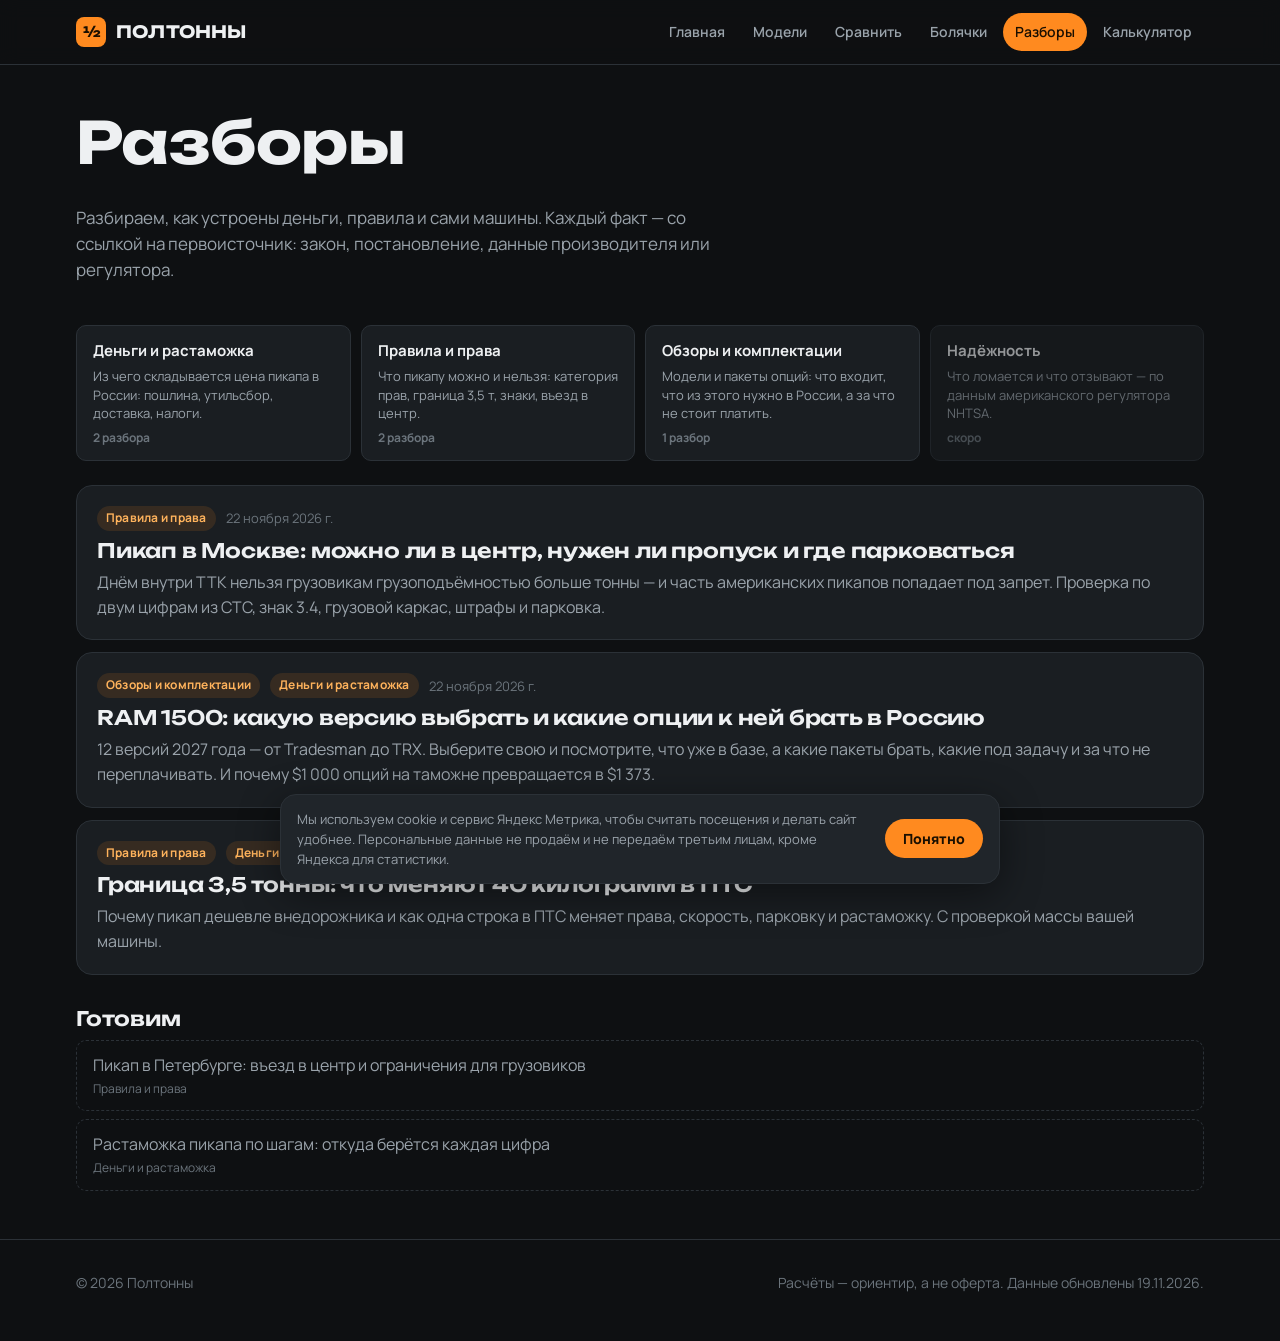
==== articles.html @ 09b2b29a "Разбор пакетов RAM 1500: сначала выбор версии, потом опции по группам 12 версий 2027 года с ценами R" ====
<!doctype html>
<html lang="ru">
<head>
  <meta charset="utf-8">
  <meta name="viewport" content="width=device-width, initial-scale=1">
  <title>Разборы — Полтонны</title>
  <meta name="description" content="Разборы об американских пикапах в России: растаможка и деньги, правила и права, обзоры моделей и комплектаций, надёжность. Каждый факт — с источником.">
  <link rel="icon" href="assets/brand/favicon.ico" sizes="any">
  <link rel="icon" type="image/png" sizes="32x32" href="assets/brand/favicon-32.png">
  <link rel="apple-touch-icon" href="assets/brand/apple-touch-icon.png">
  <meta name="theme-color" content="#0e1012">
  <meta property="og:type" content="website">
  <meta property="og:site_name" content="Полтонны">
  <meta property="og:locale" content="ru_RU">
  <meta property="og:title" content="Разборы — Полтонны">
  <meta property="og:description" content="Разборы об американских пикапах в России: растаможка и деньги, правила и права, обзоры моделей и комплектаций, надёжность. Каждый факт — с источником.">
  <meta property="og:url" content="https://poltonny.ru/articles.html">
  <meta property="og:image" content="https://poltonny.ru/assets/brand/og-image.jpg">
  <meta property="og:image:width" content="1200">
  <meta property="og:image:height" content="630">
  <meta name="twitter:card" content="summary_large_image">
  <link rel="preconnect" href="https://fonts.googleapis.com">
  <link rel="preconnect" href="https://fonts.gstatic.com" crossorigin>
  <link href="https://fonts.googleapis.com/css2?family=Manrope:wght@400;500;600;700;800&family=Unbounded:wght@500;600;700&display=swap" rel="stylesheet">
  <link rel="stylesheet" href="assets/css/style.css?v=20261122d">
</head>
<body>
  <header class="site-header">
    <div class="wrap">
      <a class="logo" href="index.html" aria-label="Полтонны — на главную"><span class="logo-mark" aria-hidden="true">½</span><span class="logo-text">Полтонны</span></a>
      <nav class="nav" id="site-nav" aria-label="Разделы">
        <a href="index.html">Главная</a>
        <a href="models.html">Модели</a>
        <a href="compare.html">Сравнить</a>
        <a href="issues.html">Болячки</a>
        <a href="articles.html" class="active" aria-current="page">Разборы</a>
        <a href="calculator.html">Калькулятор</a>
      </nav>
      <a class="nav-cta" href="calculator.html">Калькулятор</a>
      <button class="nav-toggle" type="button" aria-expanded="false" aria-controls="site-nav">Меню</button>
    </div>
  </header>

  <main class="wrap">
    <div class="page-head">
      <h1>Разборы</h1>
      <p>Разбираем, как устроены деньги, правила и сами машины. Каждый факт — со ссылкой на первоисточник: закон, постановление, данные производителя или регулятора.</p>
    </div>

    <div class="rubrics" id="rubrics" role="group" aria-label="Рубрики"></div>
    <div class="article-list" id="article-list"></div>

    <section class="planned" id="planned" hidden>
      <h2>Готовим</h2>
      <ul id="planned-list"></ul>
    </section>
  </main>

  <footer class="site-footer">
    <div class="wrap">
      <span>© 2026 Полтонны</span>
      <span>Расчёты — ориентир, а не оферта. Данные обновлены 19.11.2026.</span>
    </div>
  </footer>

  <script src="assets/js/analytics.js?v=20261122d"></script>
  <script src="assets/js/rules.js?v=20261122d"></script>
  <script src="assets/js/models.js?v=20261122d"></script>
  <script src="assets/js/articles.js?v=20261122d"></script>
  <script src="assets/js/app.js?v=20261122d"></script>
</body>
</html>
---- assets/css/style.css ----
/* ---------- Токены ---------- */
:root {
  --bg: #0e1012;
  --bg-2: #14171a;
  --card: #1a1e22;
  --card-2: #20252a;
  --line: #2b3137;
  --text: #eef0f2;
  --muted: #9aa3ab;
  --dim: #6b747c;
  --accent: #ff8a1f;
  --accent-2: #ffb35c;
  --accent-ink: #1a0f00;
  --ok: #4cc38a;
  --warn: #ffcc4d;
  --danger: #ff6b5b;

  /* цвета статей расходов */
  --c-car: #5b8def;
  --c-delivery: #7c6cf0;
  --c-duty: #ff8a1f;
  --c-vat: #ffb35c;
  --c-fee: #c9a46b;
  --c-util: #ff6b5b;
  --c-other: #6b747c;

  --radius: 16px;
  --radius-sm: 10px;
  --maxw: 1160px;
  --font-head: "Unbounded", "Arial Black", system-ui, sans-serif;
  --font-body: "Manrope", system-ui, -apple-system, "Segoe UI", sans-serif;
}

* { box-sizing: border-box; }
html { -webkit-text-size-adjust: 100%; }
body {
  margin: 0;
  background: var(--bg);
  color: var(--text);
  font-family: var(--font-body);
  font-size: 16px;
  line-height: 1.55;
  -webkit-font-smoothing: antialiased;
}
img { max-width: 100%; display: block; }
a { color: var(--accent-2); text-decoration: none; }
a:hover { text-decoration: underline; }
h1, h2, h3 { font-family: var(--font-head); line-height: 1.15; margin: 0 0 .5em; letter-spacing: -0.01em; }
h1 { font-size: clamp(30px, 5.2vw, 58px); font-weight: 700; }
h2 { font-size: clamp(22px, 3vw, 34px); font-weight: 600; }
h3 { font-size: 18px; font-weight: 600; }
p { margin: 0 0 1em; }

.wrap { max-width: var(--maxw); margin: 0 auto; padding: 0 16px; }
.muted { color: var(--muted); }
.dim { color: var(--dim); }
.accent { color: var(--accent); }

/* ---------- Шапка ---------- */
.site-header {
  position: sticky; top: 0; z-index: 20;
  background: rgba(14, 16, 18, .86);
  backdrop-filter: blur(10px);
  border-bottom: 1px solid var(--line);
}
.site-header .wrap { display: flex; align-items: center; gap: 24px; height: 64px; }
.logo { font-family: var(--font-head); font-weight: 700; font-size: 17px; color: var(--text); white-space: nowrap; display: inline-flex; align-items: center; gap: 10px; text-transform: uppercase; letter-spacing: .01em; }
.logo-mark {
  display: inline-grid; place-items: center; flex-shrink: 0;
  width: 30px; height: 30px; border-radius: 8px; background: var(--accent); color: var(--accent-ink);
  font-family: var(--font-head); font-weight: 700; font-size: 15px; letter-spacing: -1px; text-transform: none; padding-bottom: 1px;
}
.name-note { display: flex; align-items: center; gap: 12px; margin: 20px 0 0; color: var(--muted); font-size: 14px; }
.name-note .logo-mark { width: 26px; height: 26px; font-size: 13px; }
.logo:hover { text-decoration: none; }
.nav { display: flex; gap: 4px; margin-left: auto; overflow-x: auto; scrollbar-width: none; }
.nav::-webkit-scrollbar { display: none; }
.nav a {
  color: var(--muted); padding: 8px 12px; border-radius: 999px; font-weight: 600; font-size: 14px; white-space: nowrap;
}
.nav a:hover { color: var(--text); background: var(--card); text-decoration: none; }
.nav a.active { color: var(--accent-ink); background: var(--accent); }
[hidden] { display: none !important; }

/* Мобильная шапка: логотип · «Калькулятор» · «Меню» (выпадающий список разделов) */
.nav-cta, .nav-toggle { display: none; }
@media (max-width: 820px) {
  .site-header .wrap { gap: 10px; }
  .nav {
    display: none; position: absolute; top: 64px; left: 0; right: 0;
    flex-direction: column; gap: 2px; margin: 0; padding: 8px 16px 16px; overflow: visible;
    background: var(--bg); border-bottom: 1px solid var(--line); box-shadow: 0 16px 32px rgba(0, 0, 0, .45);
  }
  .site-header.open .nav { display: flex; }
  .nav a { padding: 13px 14px; font-size: 16px; border-radius: var(--radius-sm); }
  .nav-cta {
    display: inline-flex; margin-left: auto; padding: 9px 16px; border-radius: 999px;
    background: var(--accent); color: var(--accent-ink); font-weight: 800; font-size: 14px; white-space: nowrap;
  }
  .nav-cta:hover { text-decoration: none; }
  .nav-toggle {
    display: inline-flex; align-items: center; gap: 8px; padding: 8px 14px; border-radius: 999px;
    background: var(--card); color: var(--text); border: 1px solid var(--line);
    font: 700 14px var(--font-body); cursor: pointer; white-space: nowrap;
  }
  .nav-toggle::before { content: "☰"; font-size: 15px; line-height: 1; }
  .site-header.open .nav-toggle::before { content: "✕"; }
}

/* Калькулятор: поля, заданные выбранным мотором */
input[readonly] { color: var(--muted); background: var(--card-2); border-style: dashed; cursor: not-allowed; }
input[readonly]:focus { outline: none; border-color: var(--line); }
.seg input:disabled + label { cursor: not-allowed; opacity: .45; }
.seg input:disabled:checked + label { opacity: .75; }
.lock-hint { color: var(--dim); font-size: 12px; margin: -6px 0 18px; }

/* Разборы */
.rubrics { display: grid; grid-template-columns: repeat(auto-fill, minmax(220px, 1fr)); gap: 10px; margin: 8px 0 24px; }
.rubric {
  text-align: left; display: grid; gap: 6px; padding: 14px 16px; border-radius: var(--radius-sm);
  background: var(--card); border: 1px solid var(--line); color: var(--text); font-family: var(--font-body); cursor: pointer;
}
.rubric b { font-size: 15px; }
.rubric span { color: var(--muted); font-size: 13px; line-height: 1.45; }
.rubric small { color: var(--dim); font-size: 12px; font-weight: 700; }
.rubric:hover:not(:disabled) { border-color: var(--dim); }
.rubric[aria-pressed="true"] { border-color: var(--accent); box-shadow: inset 0 0 0 1px var(--accent); }
.rubric[aria-pressed="true"] small { color: var(--accent); }
.rubric:disabled { cursor: default; opacity: .6; }
.article-list { display: grid; gap: 12px; }
.article-card { display: grid; gap: 8px; padding: 20px; border-radius: var(--radius); background: var(--card); border: 1px solid var(--line); color: inherit; transition: border-color .15s ease; }
.article-card:hover { border-color: var(--accent); text-decoration: none; }
.article-card h3 { margin: 0; font-size: 20px; }
.article-card p { margin: 0; color: var(--muted); }
.article-card .meta { display: flex; flex-wrap: wrap; gap: 6px 10px; align-items: center; color: var(--dim); font-size: 13px; }
.planned { margin: 32px 0 8px; }
.planned h2 { font-size: 20px; }
.planned ul { margin: 0; padding: 0; list-style: none; display: grid; gap: 8px; }
.planned li { color: var(--muted); padding: 12px 16px; border: 1px dashed var(--line); border-radius: var(--radius-sm); }
.planned li small { display: block; color: var(--dim); font-size: 12px; margin-top: 2px; }
/* Разбор пакетов: карточки с вердиктом */
.pkg-list { display: grid; grid-template-columns: repeat(auto-fill, minmax(320px, 1fr)); gap: 12px; margin: 4px 0 28px; }
.pkg { background: var(--card); border: 1px solid var(--line); border-radius: var(--radius); padding: 18px; display: grid; gap: 8px; align-content: start; }
.pkg-head { display: flex; justify-content: space-between; align-items: flex-start; gap: 10px; }
.pkg-head h3 { margin: 0; font-size: 17px; line-height: 1.3; }
.pkg-head .badge { flex-shrink: 0; white-space: nowrap; }
.pkg p { margin: 0; color: var(--muted); font-size: 14.5px; line-height: 1.5; }
.pkg .pkg-where { color: var(--dim); font-size: 13px; font-weight: 600; }
.pkg .pkg-why { color: var(--text); }
.trim-picker { grid-template-columns: repeat(auto-fill, minmax(150px, 1fr)); margin-bottom: 18px; }
.trim-picker .rubric { padding: 12px 14px; gap: 2px; }
.trim-card { background: var(--card); border: 1px solid var(--line); border-radius: var(--radius); padding: 20px; margin-bottom: 22px; }
.trim-title { display: flex; justify-content: space-between; align-items: baseline; gap: 12px; flex-wrap: wrap; }
.trim-title h2 { margin: 0; }
.trim-title b { color: var(--accent); font-family: var(--font-head); font-size: 20px; }
.trim-who { color: var(--text); margin: 8px 0 14px; }
.trim-facts { display: grid; gap: 10px; margin: 0 0 16px; }
.trim-facts div { display: grid; grid-template-columns: 150px 1fr; gap: 12px; }
.trim-facts dt { color: var(--dim); font-size: 13px; font-weight: 700; }
.trim-facts dd { margin: 0; font-size: 14.5px; color: var(--muted); }
.trim-card h3 { font-size: 16px; margin: 0 0 6px; }
.trim-notes p { margin: 0; }
.trim-notes p + p { margin-top: 8px; }
.trim-notes a { color: inherit; }
.trim-group h3 { margin: 6px 0 2px; display: flex; align-items: center; gap: 8px; }
.trim-group h3 span { font-size: 12px; color: var(--dim); border: 1px solid var(--line); border-radius: 999px; padding: 1px 8px; }
.trim-group > p { margin: 0 0 10px; font-size: 14px; }
@media (max-width: 680px) {
  .trim-picker { grid-template-columns: 1fr 1fr; }
  .trim-facts div { grid-template-columns: 1fr; gap: 2px; }
  .trim-card { padding: 16px; }
}
.prose .facts .badge { margin-right: 4px; }
@media (max-width: 680px) {
  .pkg-list { grid-template-columns: 1fr; }
  .rubrics { grid-template-columns: 1fr 1fr; gap: 8px; margin-bottom: 18px; }
  .rubric { padding: 12px; gap: 4px; }
  .rubric b { font-size: 14px; line-height: 1.3; }
  .rubric span { display: none; }
  .article-card { padding: 16px; }
  .article-card h3 { font-size: 18px; }
}

/* ---------- Кнопки, бейджи ---------- */
.btn {
  display: inline-flex; align-items: center; gap: 8px;
  background: var(--accent); color: var(--accent-ink);
  font-weight: 800; padding: 14px 22px; border-radius: 999px; border: 0; cursor: pointer;
  font-family: var(--font-body); font-size: 16px;
  transition: transform .15s ease, background .15s ease;
}
.btn:hover { background: var(--accent-2); text-decoration: none; transform: translateY(-1px); }
.btn.ghost { background: transparent; color: var(--text); border: 1px solid var(--line); }
.btn.ghost:hover { background: var(--card); }
.badge {
  display: inline-block; font-size: 12px; font-weight: 700; letter-spacing: .02em;
  padding: 3px 9px; border-radius: 999px; background: var(--card-2); color: var(--muted);
}
.badge.soon { background: rgba(255, 138, 31, .12); color: var(--accent-2); }
.badge.check { background: rgba(255, 204, 77, .12); color: var(--warn); }
.badge.ok { background: rgba(76, 195, 138, .12); color: var(--ok); }
/* «проверить» — раскрывается по клику и объясняет, что именно сверяем */
details.chk { display: inline; }
details.chk[open] { display: block; margin-top: 4px; }
details.chk > summary { display: inline-block; list-style: none; cursor: pointer; }
details.chk > summary::-webkit-details-marker { display: none; }
details.chk > summary::after { content: " ▾"; }
details.chk[open] > summary::after { content: " ▴"; }
details.chk .chk-note { display: block; margin-top: 6px; font-size: 12.5px; line-height: 1.45; color: var(--muted); font-weight: 400; text-align: left; }
.age-table { width: 100%; border-collapse: collapse; font-size: 13.5px; margin-top: 8px; }
.age-table th, .age-table td { padding: 6px 8px; border-bottom: 1px solid var(--line, rgba(255,255,255,.08)); text-align: right; }
.age-table th:first-child, .age-table td:first-child { text-align: left; }
.age-table tr.cur td { color: var(--accent-2); font-weight: 700; }

/* ---------- Главная ---------- */
.hero { padding: 72px 0 48px; position: relative; overflow: hidden; }
.hero::before {
  content: ""; position: absolute; inset: -40% -20% auto auto; width: 720px; height: 720px;
  background: radial-gradient(circle, rgba(255, 138, 31, .18), transparent 60%);
  pointer-events: none;
}
.hero .eyebrow { color: var(--accent); font-weight: 800; letter-spacing: .08em; text-transform: uppercase; font-size: 13px; margin-bottom: 18px; }
.hero h1 { max-width: 15ch; }
.hero .lead { font-size: clamp(17px, 2vw, 20px); color: var(--muted); max-width: 58ch; margin: 18px 0 28px; }
.hero .actions { display: flex; flex-wrap: wrap; gap: 12px; }

.stats { display: grid; grid-template-columns: repeat(3, 1fr); gap: 12px; margin-top: 48px; }
.stat { background: var(--card); border: 1px solid var(--line); border-radius: var(--radius); padding: 18px; }
.stat b { display: block; font-family: var(--font-head); font-size: clamp(22px, 3vw, 30px); color: var(--text); margin-bottom: 4px; }
.stat span { color: var(--muted); font-size: 14px; }

section.block { padding: 56px 0; border-top: 1px solid var(--line); }
.section-head { display: flex; align-items: end; justify-content: space-between; gap: 16px; margin-bottom: 24px; flex-wrap: wrap; }
.section-head p { margin: 0; max-width: 60ch; }

.grid { display: grid; gap: 14px; }
.grid.cols-3 { grid-template-columns: repeat(3, 1fr); }
.grid.cols-2 { grid-template-columns: repeat(2, 1fr); }

.card {
  background: var(--card); border: 1px solid var(--line); border-radius: var(--radius); padding: 20px;
  display: flex; flex-direction: column; gap: 8px;
}
.card h3 { margin: 0; }
.card p { margin: 0; color: var(--muted); font-size: 15px; }
.card .top { display: flex; justify-content: space-between; align-items: center; gap: 8px; }
a.card { color: inherit; transition: border-color .15s ease, transform .15s ease; }
a.card:hover { border-color: var(--accent); text-decoration: none; transform: translateY(-2px); }
.card .num { font-family: var(--font-head); color: var(--accent); font-size: 14px; }

.teaser {
  background: linear-gradient(135deg, #1d1712, #14171a 60%);
  border: 1px solid #3a2a1a; border-radius: 22px; padding: clamp(22px, 4vw, 40px);
  display: grid; grid-template-columns: 1.2fr 1fr; gap: 28px; align-items: center;
}
.teaser .big { font-family: var(--font-head); font-size: clamp(30px, 5vw, 52px); color: var(--accent); line-height: 1; }
.teaser .vs { display: grid; gap: 10px; }
.teaser .vs div { background: rgba(0,0,0,.25); border: 1px solid var(--line); border-radius: var(--radius-sm); padding: 14px 16px; display: flex; justify-content: space-between; gap: 12px; }
.teaser .vs b { font-family: var(--font-head); }

/* ---------- Модели ---------- */
.models-grid { display: grid; grid-template-columns: repeat(2, 1fr); gap: 16px; }
.model-card { background: var(--card); border: 1px solid var(--line); border-radius: var(--radius); padding: 22px; display: flex; flex-direction: column; gap: 14px; }
.model-card .brand { color: var(--accent); font-weight: 800; letter-spacing: .06em; text-transform: uppercase; font-size: 13px; }
.model-card h3 { font-size: 24px; margin: 2px 0 0; }
.model-card .tagline { color: var(--muted); margin: 0; }
.specs { display: grid; grid-template-columns: repeat(2, 1fr); gap: 8px; }
.spec { background: var(--bg-2); border-radius: var(--radius-sm); padding: 10px 12px; }
.spec small { display: block; color: var(--dim); font-size: 12px; margin-bottom: 2px; }
.spec b { font-weight: 700; }
.engines { list-style: none; padding: 0; margin: 0; display: grid; gap: 6px; }
.engines li { display: flex; justify-content: space-between; gap: 12px; padding: 8px 0; border-bottom: 1px dashed var(--line); font-size: 15px; }
.engines li:last-child { border-bottom: 0; }
.engines .hp { font-weight: 800; white-space: nowrap; }
.engines .note { display: block; color: var(--dim); font-size: 12px; }
.model-card .foot { display: flex; gap: 10px; flex-wrap: wrap; margin-top: auto; }
.model-card .foot .btn { padding: 10px 16px; font-size: 14px; }

/* ---------- Калькулятор ---------- */
.calc { display: grid; grid-template-columns: minmax(0, 420px) minmax(0, 1fr); gap: 20px; align-items: start; margin-top: 8px; }
.panel { background: var(--card); border: 1px solid var(--line); border-radius: var(--radius); padding: 20px; }
.panel h2 { font-size: 20px; }
.field { display: grid; gap: 6px; margin-bottom: 14px; }
.field label { font-weight: 700; font-size: 14px; }
.field .hint { color: var(--dim); font-size: 12px; }
.field-row { display: grid; grid-template-columns: 1fr 1fr; gap: 10px; }
input, select {
  width: 100%; background: var(--bg-2); color: var(--text); border: 1px solid var(--line);
  border-radius: var(--radius-sm); padding: 12px; font-size: 16px; font-family: var(--font-body);
}
input:focus, select:focus { outline: 2px solid var(--accent); outline-offset: 1px; border-color: transparent; }
.seg { display: grid; grid-template-columns: repeat(4, 1fr); gap: 6px; position: relative; }
.seg.two { grid-template-columns: repeat(2, 1fr); }
.seg.three { grid-template-columns: repeat(3, 1fr); }
.seg.five { grid-template-columns: repeat(6, 1fr); }
.seg.five label { grid-column: span 2; }
.seg.five label:nth-of-type(n+4) { grid-column: span 3; }
.seg input { position: absolute; opacity: 0; pointer-events: none; width: 1px; height: 1px; margin: 0; padding: 0; }
.seg label {
  text-align: center; padding: 10px 6px; border-radius: var(--radius-sm); background: var(--bg-2);
  border: 1px solid var(--line); cursor: pointer; font-size: 13px; font-weight: 700; color: var(--muted);
}
.seg input:checked + label { background: var(--accent); color: var(--accent-ink); border-color: var(--accent); }
.seg input:focus-visible + label { outline: 2px solid var(--accent-2); outline-offset: 2px; }
.assume { font-size: 12px; color: var(--warn); }

.result-total { display: flex; flex-wrap: wrap; align-items: baseline; justify-content: space-between; gap: 8px 16px; }
.result-total .sum { font-family: var(--font-head); font-size: clamp(30px, 5vw, 46px); line-height: 1.05; }
.result-total .usd { color: var(--muted); }
.state-share { margin: 6px 0 18px; color: var(--muted); }
.state-share b { color: var(--accent); }

.bar { display: flex; height: 22px; border-radius: 999px; overflow: hidden; background: var(--bg-2); margin-bottom: 18px; }
.bar span { height: 100%; transition: width .3s ease; }

.rows { display: grid; gap: 2px; }
.row {
  display: grid; grid-template-columns: 14px 1fr auto; gap: 10px; align-items: start;
  padding: 11px 0; border-bottom: 1px solid var(--line);
}
.row:last-child { border-bottom: 0; }
.row .dot { width: 12px; height: 12px; border-radius: 4px; margin-top: 5px; }
.row .name { font-weight: 700; }
.row .name small { display: block; color: var(--dim); font-weight: 500; font-size: 13px; }
.row .val { font-weight: 800; white-space: nowrap; text-align: right; }
.row details { grid-column: 2 / 4; font-size: 13px; color: var(--muted); }
.row summary { cursor: pointer; color: var(--dim); list-style: none; display: inline-flex; align-items: center; gap: 6px; }
.row summary::-webkit-details-marker { display: none; }
.row details[open] summary { color: var(--muted); }
.row details p { margin: 6px 0; }
.row details ul { margin: 4px 0 0; padding-left: 18px; }

.alert { border-radius: var(--radius-sm); padding: 14px 16px; margin-top: 14px; font-size: 14px; border: 1px solid; }
.alert > b { display: block; margin-bottom: 4px; }
.alert.warn { background: rgba(255, 204, 77, .07); border-color: rgba(255, 204, 77, .35); color: #ffe2a0; }
.alert.danger { background: rgba(255, 107, 91, .08); border-color: rgba(255, 107, 91, .4); color: #ffc4bc; }
.alert.info { background: var(--bg-2); border-color: var(--line); color: var(--muted); }
.alert ul { margin: 6px 0 0; padding-left: 18px; }

/* ---------- Подвал ---------- */
.site-footer { border-top: 1px solid var(--line); padding: 32px 0 48px; margin-top: 48px; color: var(--dim); font-size: 14px; }
.site-footer .wrap { display: flex; justify-content: space-between; gap: 16px; flex-wrap: wrap; }

.page-head { padding: 44px 0 16px; }
.page-head p { color: var(--muted); max-width: 66ch; font-size: 17px; }

/* ---------- Болячки ---------- */
.chips { display: flex; gap: 8px; flex-wrap: wrap; margin-bottom: 16px; }
.chips button {
  background: var(--card); color: var(--muted); border: 1px solid var(--line); border-radius: 999px;
  padding: 10px 16px; font: 700 14px var(--font-body); cursor: pointer;
}
.chips button:hover { color: var(--text); border-color: var(--dim); }
.chips button[aria-selected="true"] { background: var(--accent); color: var(--accent-ink); border-color: var(--accent); }
.issues-stats { margin-top: 0; }
.comp-list { list-style: none; margin: 0; padding: 0; display: grid; gap: 12px; }
.comp-row { display: flex; justify-content: space-between; gap: 12px; font-size: 14px; margin-bottom: 5px; }
.comp-row b { white-space: nowrap; }
.comp-bar { height: 8px; background: var(--bg-2); border-radius: 999px; overflow: hidden; }
.comp-bar span { display: block; height: 100%; background: var(--accent); border-radius: 999px; }
.year-bars { display: flex; align-items: flex-end; gap: 12px; height: 200px; padding-top: 10px; }
.year-bar { flex: 1; display: flex; flex-direction: column; align-items: center; justify-content: flex-end; gap: 6px; height: 100%; }
.year-bar .b { width: 100%; max-width: 56px; background: var(--c-car); border-radius: 8px 8px 3px 3px; }
.year-bar .v { font-size: 13px; font-weight: 700; }
.year-bar .y { font-size: 13px; color: var(--dim); }
.recalls { list-style: none; margin: 0; padding: 0; display: grid; }
.recall { padding: 14px 0; border-bottom: 1px solid var(--line); }
.recall:last-child { border-bottom: 0; }
.recall-head { display: flex; flex-wrap: wrap; align-items: center; gap: 8px; margin-bottom: 4px; }
.recall p { margin: 0 0 6px; font-size: 14px; color: var(--muted); }
.recall-meta { font-size: 12px; color: var(--dim); }
.badge.danger { background: rgba(255, 107, 91, .14); color: var(--danger); }
.more summary { cursor: pointer; color: var(--accent-2); font-weight: 700; padding: 10px 0; }

/* ---------- Сравнения ---------- */
.compare-pick { display: grid; grid-template-columns: 1fr auto 1fr; gap: 14px; align-items: end; margin-bottom: 16px; }
.compare-pick .field { margin: 0; }
.vs-badge { font-family: var(--font-head); color: var(--accent); font-size: 20px; padding-bottom: 10px; }
.table-wrap { overflow-x: auto; border: 1px solid var(--line); border-radius: var(--radius); background: var(--card); }
table.cmp { width: 100%; border-collapse: collapse; min-width: 560px; font-size: 15px; }
table.cmp th, table.cmp td { padding: 13px 16px; text-align: left; vertical-align: top; border-bottom: 1px solid var(--line); }
table.cmp tbody tr:last-child th, table.cmp tbody tr:last-child td { border-bottom: 0; }
table.cmp thead th { font-family: var(--font-head); font-size: 17px; font-weight: 600; background: var(--card-2); }
table.cmp thead .brand { display: block; font-family: var(--font-body); color: var(--accent); font-size: 12px; font-weight: 800; letter-spacing: .06em; text-transform: uppercase; }
table.cmp tbody th { color: var(--muted); font-weight: 700; width: 28%; font-size: 14px; }
table.cmp small { color: var(--dim); font-size: 12px; font-weight: 500; }
table.cmp td.win { background: rgba(255, 138, 31, .08); box-shadow: inset 3px 0 0 var(--accent); font-weight: 700; }
table.cmp .neg { color: var(--danger); }
.points { margin: 0; padding-left: 20px; display: grid; gap: 10px; color: var(--muted); }
.points li::marker { color: var(--accent); }

/* ---------- Статья ---------- */
.article { max-width: 820px; }
.eyebrow-sm { color: var(--accent); font-weight: 800; letter-spacing: .06em; text-transform: uppercase; font-size: 12px; margin-bottom: 12px; }
.lead-sm { font-size: 18px; color: var(--muted); }
.prose { margin: 28px 0; }
.prose h2 { margin-top: 36px; }
.prose h3 { margin-top: 24px; }
.prose p { color: #cfd4d9; font-size: 17px; }
.facts { padding-left: 20px; display: grid; gap: 12px; color: #cfd4d9; font-size: 16px; margin: 0 0 16px; }
.facts li::marker { color: var(--accent); font-weight: 800; }
.mass-tool { margin: 28px 0; border-color: #3a2a1a; background: linear-gradient(160deg, #1d1712, var(--card) 55%); }
.mass-input { display: flex; align-items: center; gap: 16px; margin-top: 8px; }
.mass-input input[type=range] { flex: 1; accent-color: var(--accent); padding: 0; border: 0; background: none; height: 32px; }
.mass-num { display: flex; align-items: center; gap: 6px; font-weight: 700; }
.mass-num input { width: 110px; font-family: var(--font-head); font-size: 20px; text-align: right; }
.mass-scale { display: flex; justify-content: space-between; font-size: 12px; color: var(--dim); margin: 2px 126px 16px 0; position: relative; }
.mass-scale .mark { color: var(--accent); font-weight: 800; position: absolute; left: 47.6%; transform: translateX(-50%); }
.mass-verdict { border-radius: var(--radius-sm); padding: 14px 16px; margin-bottom: 14px; font-size: 15px; border: 1px solid; }
.mass-verdict.ok { background: rgba(76, 195, 138, .08); border-color: rgba(76, 195, 138, .35); }
.mass-verdict.warn { background: rgba(255, 204, 77, .07); border-color: rgba(255, 204, 77, .35); }
.mass-verdict.bad { background: rgba(255, 107, 91, .08); border-color: rgba(255, 107, 91, .4); }
.mass-items { list-style: none; margin: 0; padding: 0; display: grid; gap: 10px; }
.mi { display: grid; grid-template-columns: 28px 1fr; gap: 10px; align-items: start; font-size: 15px; }
.mi b { display: block; }
.mi span:not(.mi-icon) { display: block; color: var(--muted); font-size: 13px; margin-top: 2px; }
.mi-icon { width: 26px; height: 26px; border-radius: 50%; display: grid; place-items: center; font-weight: 800; font-size: 14px; }
.mi.ok .mi-icon { background: rgba(76, 195, 138, .16); color: var(--ok); }
.mi.bad .mi-icon { background: rgba(255, 107, 91, .16); color: var(--danger); }
.mi.check .mi-icon { background: rgba(255, 204, 77, .14); color: var(--warn); }
.mass-table { min-width: 0; }
.city-inputs { display: grid; grid-template-columns: 1fr 1fr; gap: 12px; margin: 8px 0 4px; }
.city-inputs .field > span { font-weight: 700; font-size: 14px; }
.city-inputs input { font-family: var(--font-head); font-size: 20px; }
@media (max-width: 520px) { .city-inputs { grid-template-columns: 1fr; gap: 0; } }

/* ---------- Калькулятор: владение и заявка ---------- */
.own { margin-top: 18px; padding-top: 16px; border-top: 1px solid var(--line); }
.own h3 { font-size: 16px; margin-bottom: 12px; }
.own-sub { margin: -6px 0 8px; color: var(--muted); font-size: 13px; font-weight: 700; }
.own-grid { display: grid; grid-template-columns: 1fr 1fr; gap: 10px; }
.own-card { background: var(--bg-2); border: 1px solid var(--line); border-radius: var(--radius-sm); padding: 12px 14px; display: grid; gap: 4px; }
.own-card.main { border-color: rgba(255, 138, 31, .5); }
.own-card b { font-family: var(--font-head); font-size: 22px; font-weight: 600; }
.own-card b span { font-family: var(--font-body); font-size: 13px; color: var(--muted); font-weight: 600; }
.own-card small { color: var(--dim); font-size: 12px; }
.own-save { margin: 12px 0 6px; font-size: 14px; color: var(--muted); }
.own-save b { color: var(--ok); }
.own details { font-size: 13px; color: var(--muted); }
.own summary { cursor: pointer; color: var(--dim); list-style: none; display: inline-flex; gap: 6px; align-items: center; }
.own summary::-webkit-details-marker { display: none; }
.lead {
  margin-top: 18px; display: flex; align-items: center; justify-content: space-between; gap: 16px;
  background: linear-gradient(135deg, rgba(255,138,31,.16), rgba(255,138,31,.04)); border: 1px solid rgba(255,138,31,.45);
  border-radius: var(--radius); padding: 16px 18px;
}
.lead h3 { margin: 0 0 4px; font-size: 17px; }
.lead p { margin: 0; color: var(--muted); font-size: 14px; }
.lead .btn { flex-shrink: 0; }
.lead.done { background: rgba(76, 195, 138, .08); border-color: rgba(76, 195, 138, .4); }

/* ---------- Плашка cookie ---------- */
.cookie-bar {
  position: fixed; left: 16px; right: 16px; bottom: 16px; z-index: 50;
  max-width: 720px; margin: 0 auto;
  display: flex; align-items: center; gap: 16px;
  background: var(--card-2); border: 1px solid var(--line); border-radius: var(--radius);
  padding: 14px 16px; box-shadow: 0 10px 40px rgba(0, 0, 0, .45);
}
.cookie-bar p { margin: 0; font-size: 13px; color: var(--muted); }
.cookie-bar .btn { padding: 10px 18px; font-size: 14px; flex-shrink: 0; }

/* ---------- Адаптив ---------- */
@media (max-width: 900px) {
  .calc { grid-template-columns: 1fr; }
  .teaser { grid-template-columns: 1fr; }
  .grid.cols-3 { grid-template-columns: 1fr 1fr; }
}
@media (max-width: 680px) {
  .logo { font-size: 14px; }
  .hero { padding: 44px 0 32px; }
  .stats { grid-template-columns: 1fr; }
  .grid.cols-3, .grid.cols-2, .models-grid { grid-template-columns: 1fr; }
  .seg:not(.five):not(.three) { grid-template-columns: 1fr 1fr; }
  section.block { padding: 40px 0; }
  .cookie-bar { flex-direction: column; align-items: stretch; text-align: left; }
  .compare-pick { grid-template-columns: 1fr; gap: 8px; }
  .own-grid { grid-template-columns: 1fr; }
  .lead { flex-direction: column; align-items: stretch; }
  table.cmp { min-width: 0; font-size: 13px; table-layout: fixed; }
  table.cmp th, table.cmp td { padding: 10px 8px; overflow-wrap: anywhere; }
  table.cmp thead th { font-size: 14px; }
  table.cmp tbody th { width: 30%; font-size: 12px; }
  table.cmp small { font-size: 11px; }
  .mass-scale { margin-right: 0; }
  .mass-input { flex-wrap: wrap; }
  .mass-input input[type=range] { flex-basis: 100%; }
  .prose p { font-size: 16px; }
  .vs-badge { text-align: center; padding: 0; }
}
@media (max-width: 420px) {
  .logo-text { display: none; }
}

/* Таблица «как возраст меняет платежи» */
.age-box { margin: 14px 0 4px; max-width: 100%; overflow-x: auto; }
.age-box > summary { cursor: pointer; font-weight: 700; font-size: 14px; color: var(--accent-2); }
@media (max-width: 520px) {
  .age-table { font-size: 12px; }
  .age-table th, .age-table td { padding: 5px 3px; }
}

/* Главная: «как посчитано» под сравнением пикап / легковой */
.teaser .vs details.vs-how { font-size: 13px; color: var(--muted); }
.teaser .vs details.vs-how > summary { cursor: pointer; font-weight: 700; color: var(--accent-2); }
.teaser .vs details.vs-how div { display: block; background: none; border: 0; padding: 6px 0 0; }
.teaser .vs details.vs-how p { margin: 0 0 8px; line-height: 1.5; }
.teaser .vs details.vs-how ul { margin: 0; padding-left: 18px; }
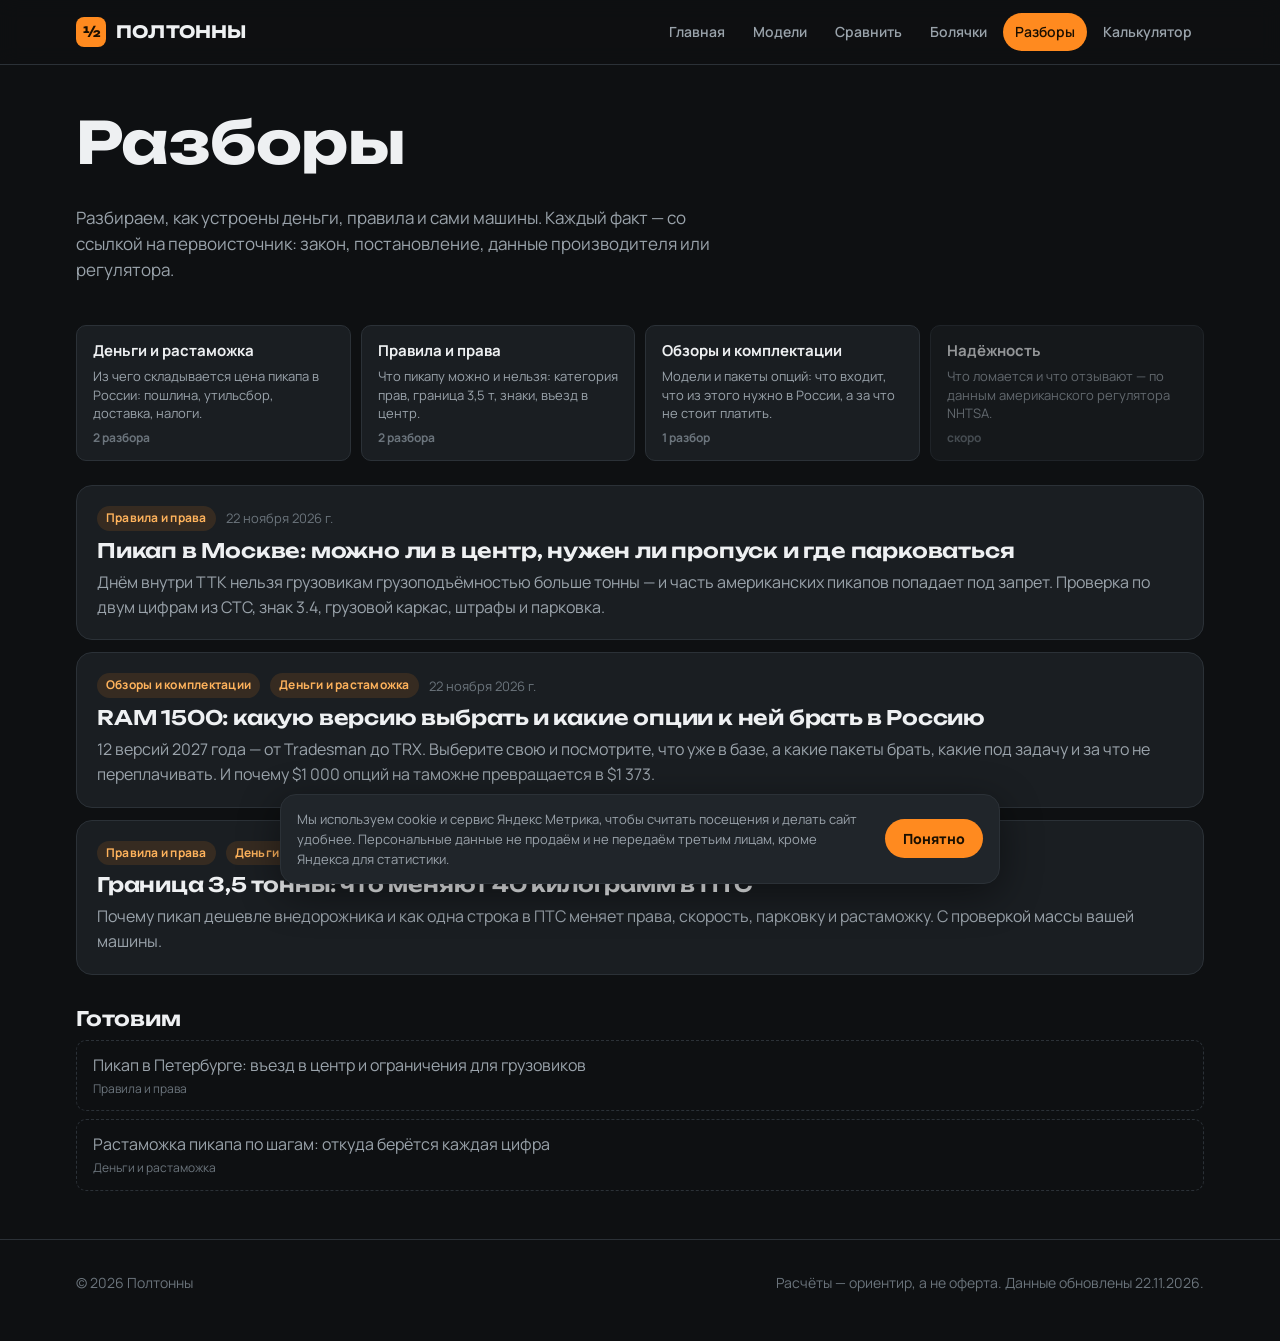
==== commit 33bb9a35: "Аудит данных: ставки по годам, первоисточники вместо пересказов Утильсбор и транспортный налог Москв" ====
--- a/articles.html
+++ b/articles.html
@@ -22,7 +22,7 @@
   <link rel="preconnect" href="https://fonts.googleapis.com">
   <link rel="preconnect" href="https://fonts.gstatic.com" crossorigin>
   <link href="https://fonts.googleapis.com/css2?family=Manrope:wght@400;500;600;700;800&family=Unbounded:wght@500;600;700&display=swap" rel="stylesheet">
-  <link rel="stylesheet" href="assets/css/style.css?v=20261122d">
+  <link rel="stylesheet" href="assets/css/style.css?v=20261122h">
 </head>
 <body>
   <header class="site-header">
@@ -59,14 +59,14 @@
   <footer class="site-footer">
     <div class="wrap">
       <span>© 2026 Полтонны</span>
-      <span>Расчёты — ориентир, а не оферта. Данные обновлены 19.11.2026.</span>
+      <span>Расчёты — ориентир, а не оферта. Данные обновлены 22.11.2026.</span>
     </div>
   </footer>
 
-  <script src="assets/js/analytics.js?v=20261122d"></script>
-  <script src="assets/js/rules.js?v=20261122d"></script>
-  <script src="assets/js/models.js?v=20261122d"></script>
-  <script src="assets/js/articles.js?v=20261122d"></script>
-  <script src="assets/js/app.js?v=20261122d"></script>
+  <script src="assets/js/analytics.js?v=20261122h"></script>
+  <script src="assets/js/rules.js?v=20261122h"></script>
+  <script src="assets/js/models.js?v=20261122h"></script>
+  <script src="assets/js/articles.js?v=20261122h"></script>
+  <script src="assets/js/app.js?v=20261122h"></script>
 </body>
 </html>
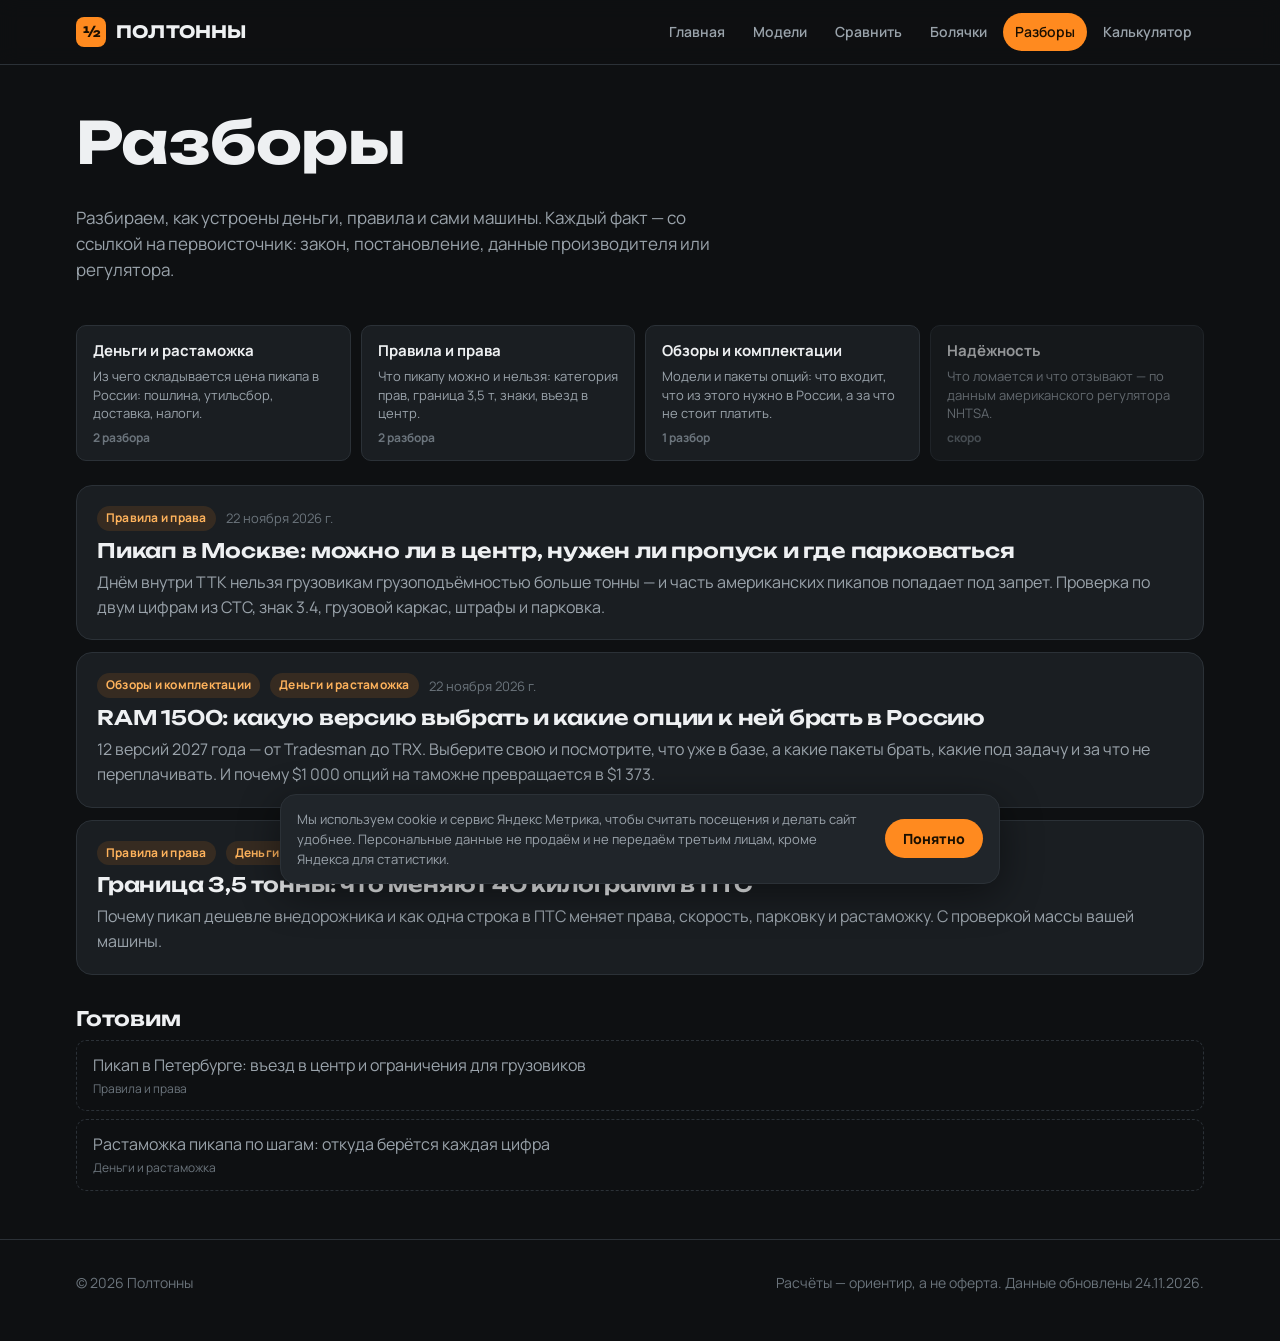
==== commit 90540981: "Расход EPA 2027: F-150, Raptor, RAM 3.0 SO — цифры 2027 года, 4WD Сверено с fueleconomy.gov (REST AP" ====
--- a/articles.html
+++ b/articles.html
@@ -22,7 +22,7 @@
   <link rel="preconnect" href="https://fonts.googleapis.com">
   <link rel="preconnect" href="https://fonts.gstatic.com" crossorigin>
   <link href="https://fonts.googleapis.com/css2?family=Manrope:wght@400;500;600;700;800&family=Unbounded:wght@500;600;700&display=swap" rel="stylesheet">
-  <link rel="stylesheet" href="assets/css/style.css?v=20261122h">
+  <link rel="stylesheet" href="assets/css/style.css?v=20261124a">
 </head>
 <body>
   <header class="site-header">
@@ -59,14 +59,14 @@
   <footer class="site-footer">
     <div class="wrap">
       <span>© 2026 Полтонны</span>
-      <span>Расчёты — ориентир, а не оферта. Данные обновлены 22.11.2026.</span>
+      <span>Расчёты — ориентир, а не оферта. Данные обновлены 24.11.2026.</span>
     </div>
   </footer>
 
-  <script src="assets/js/analytics.js?v=20261122h"></script>
-  <script src="assets/js/rules.js?v=20261122h"></script>
-  <script src="assets/js/models.js?v=20261122h"></script>
-  <script src="assets/js/articles.js?v=20261122h"></script>
-  <script src="assets/js/app.js?v=20261122h"></script>
+  <script src="assets/js/analytics.js?v=20261124a"></script>
+  <script src="assets/js/rules.js?v=20261124a"></script>
+  <script src="assets/js/models.js?v=20261124a"></script>
+  <script src="assets/js/articles.js?v=20261124a"></script>
+  <script src="assets/js/app.js?v=20261124a"></script>
 </body>
 </html>
